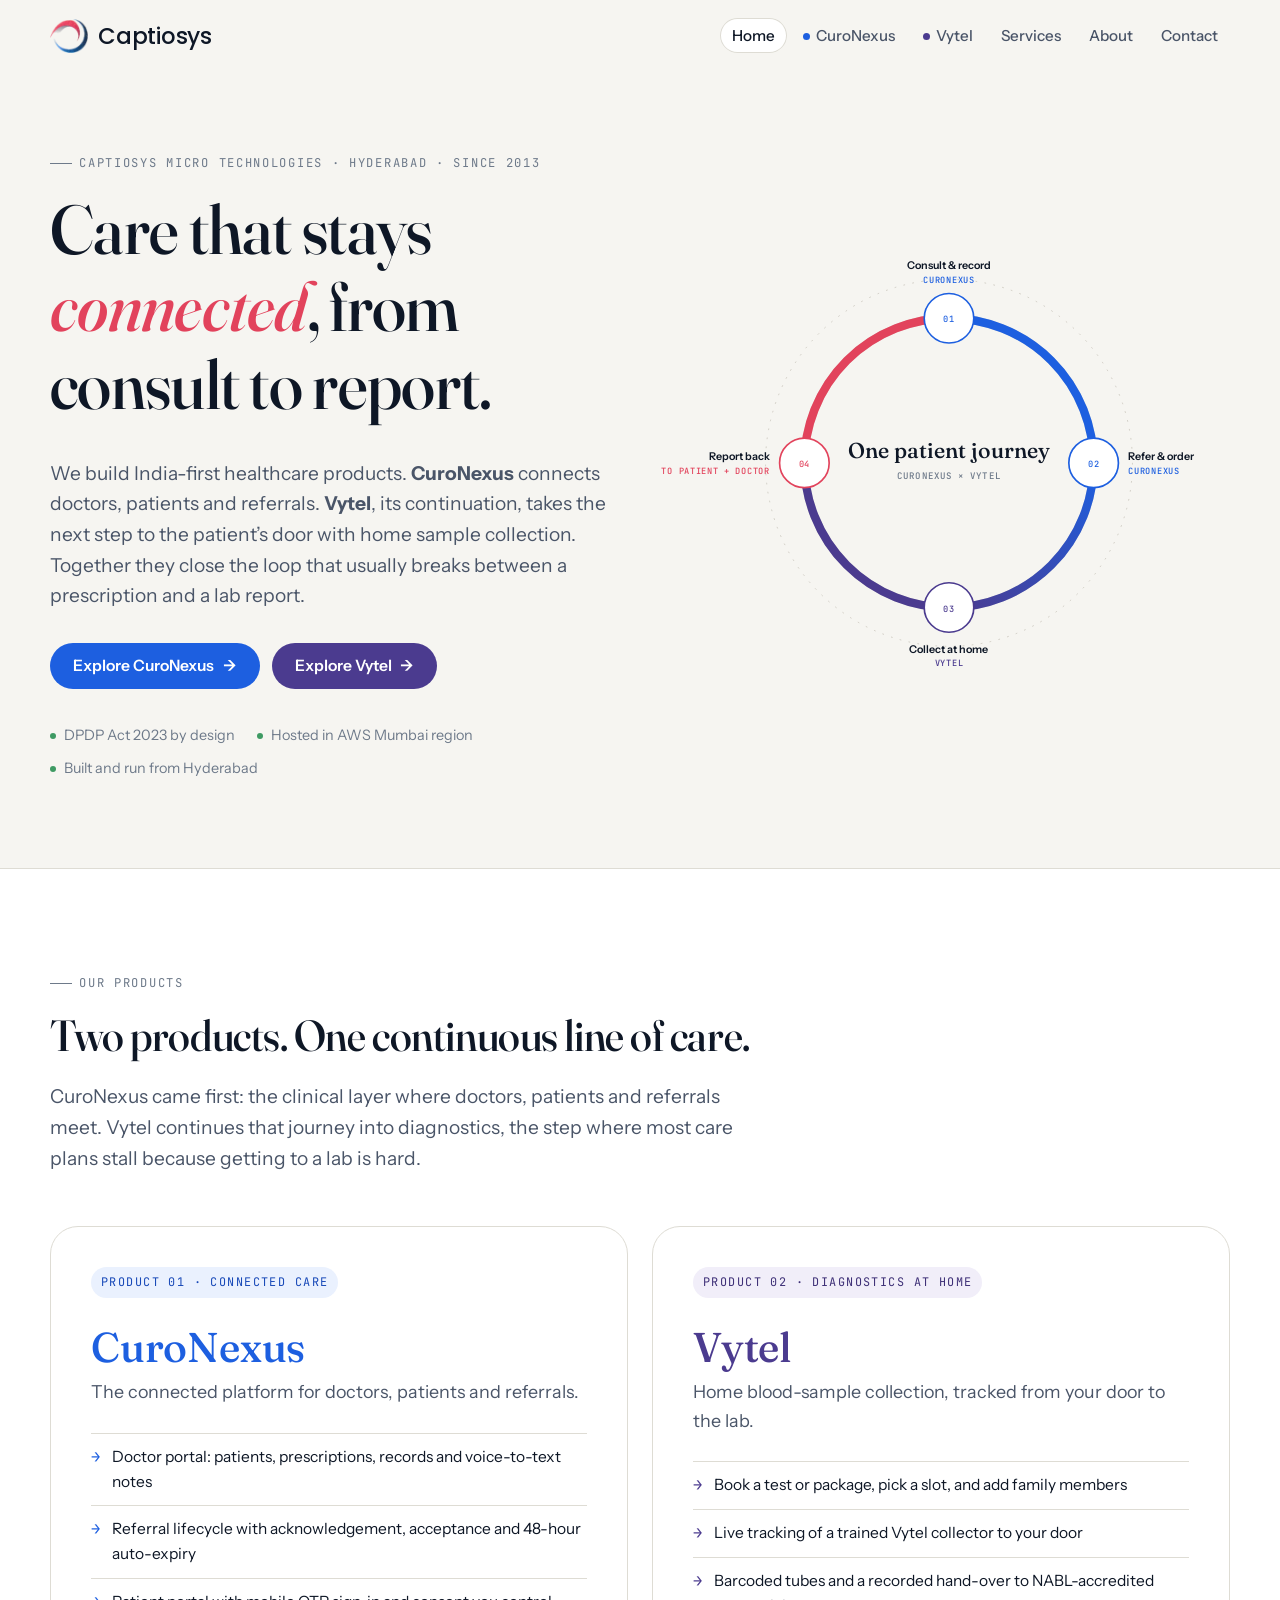
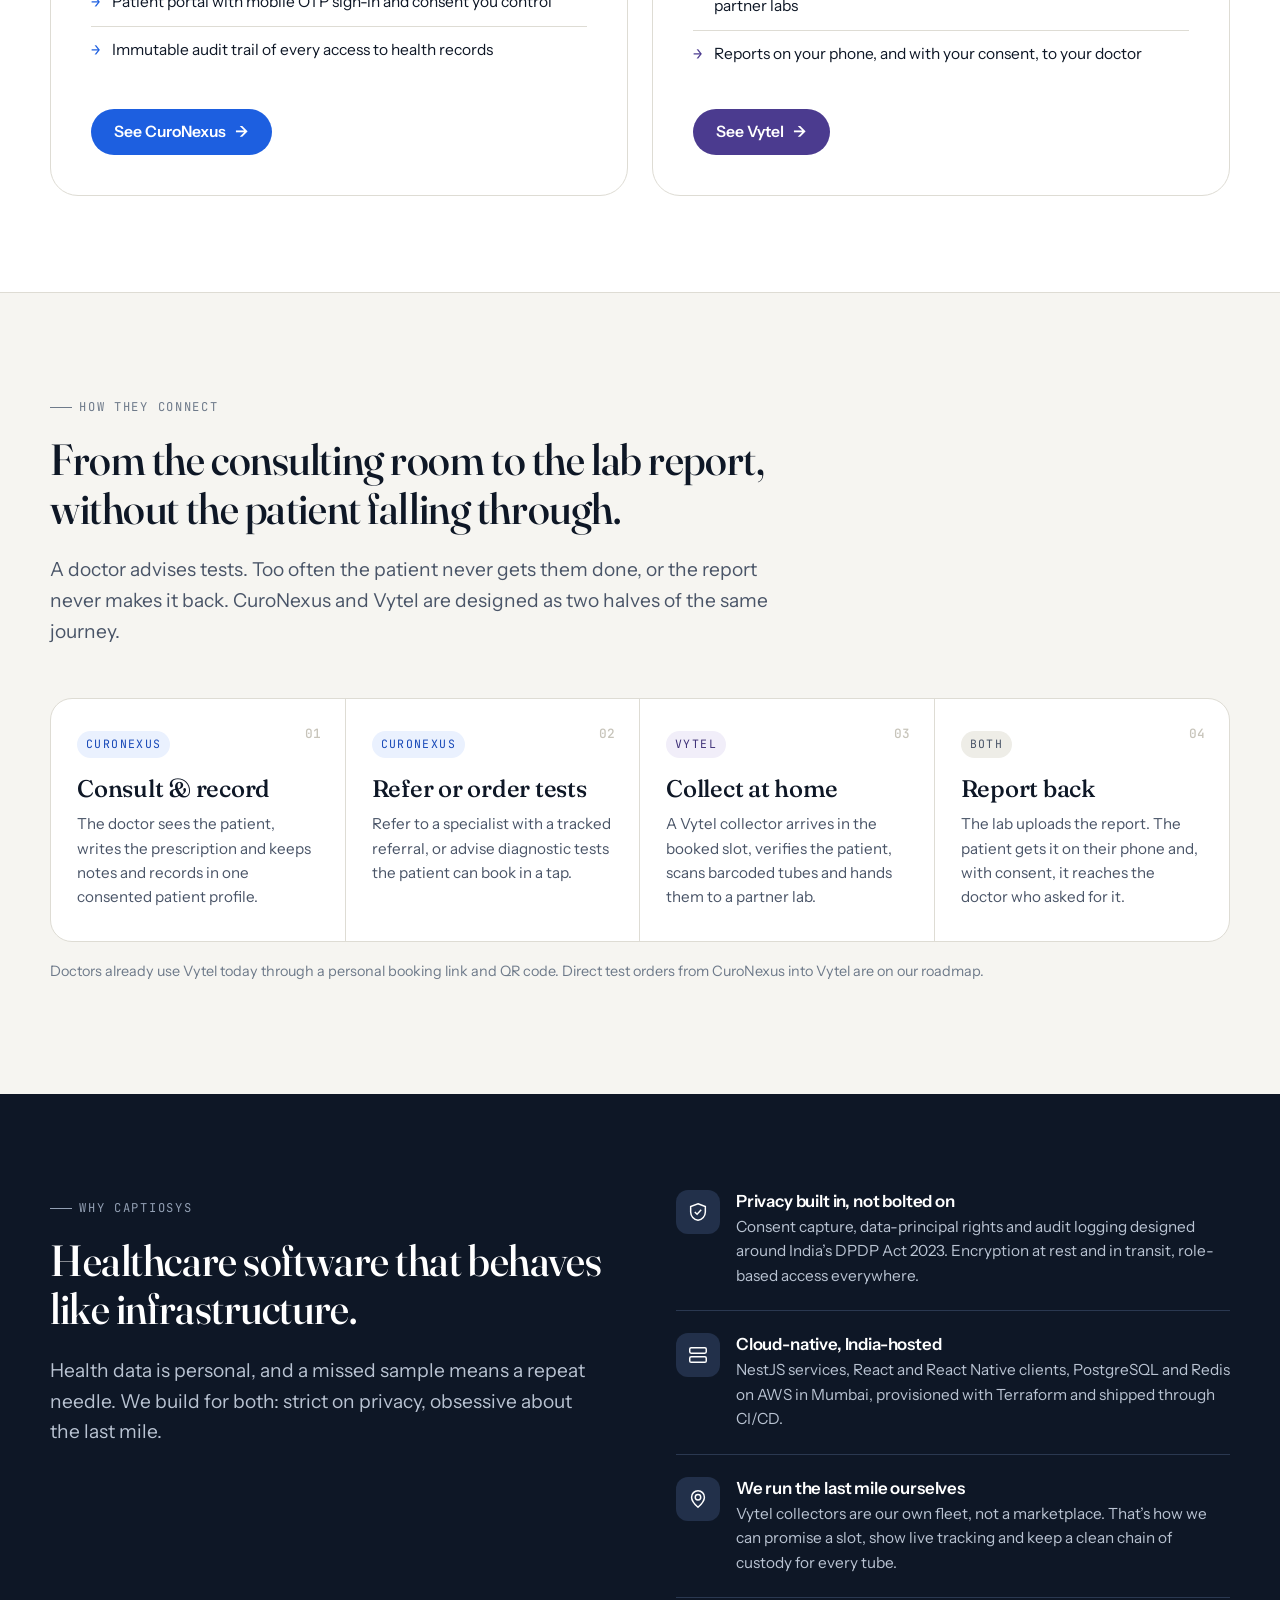
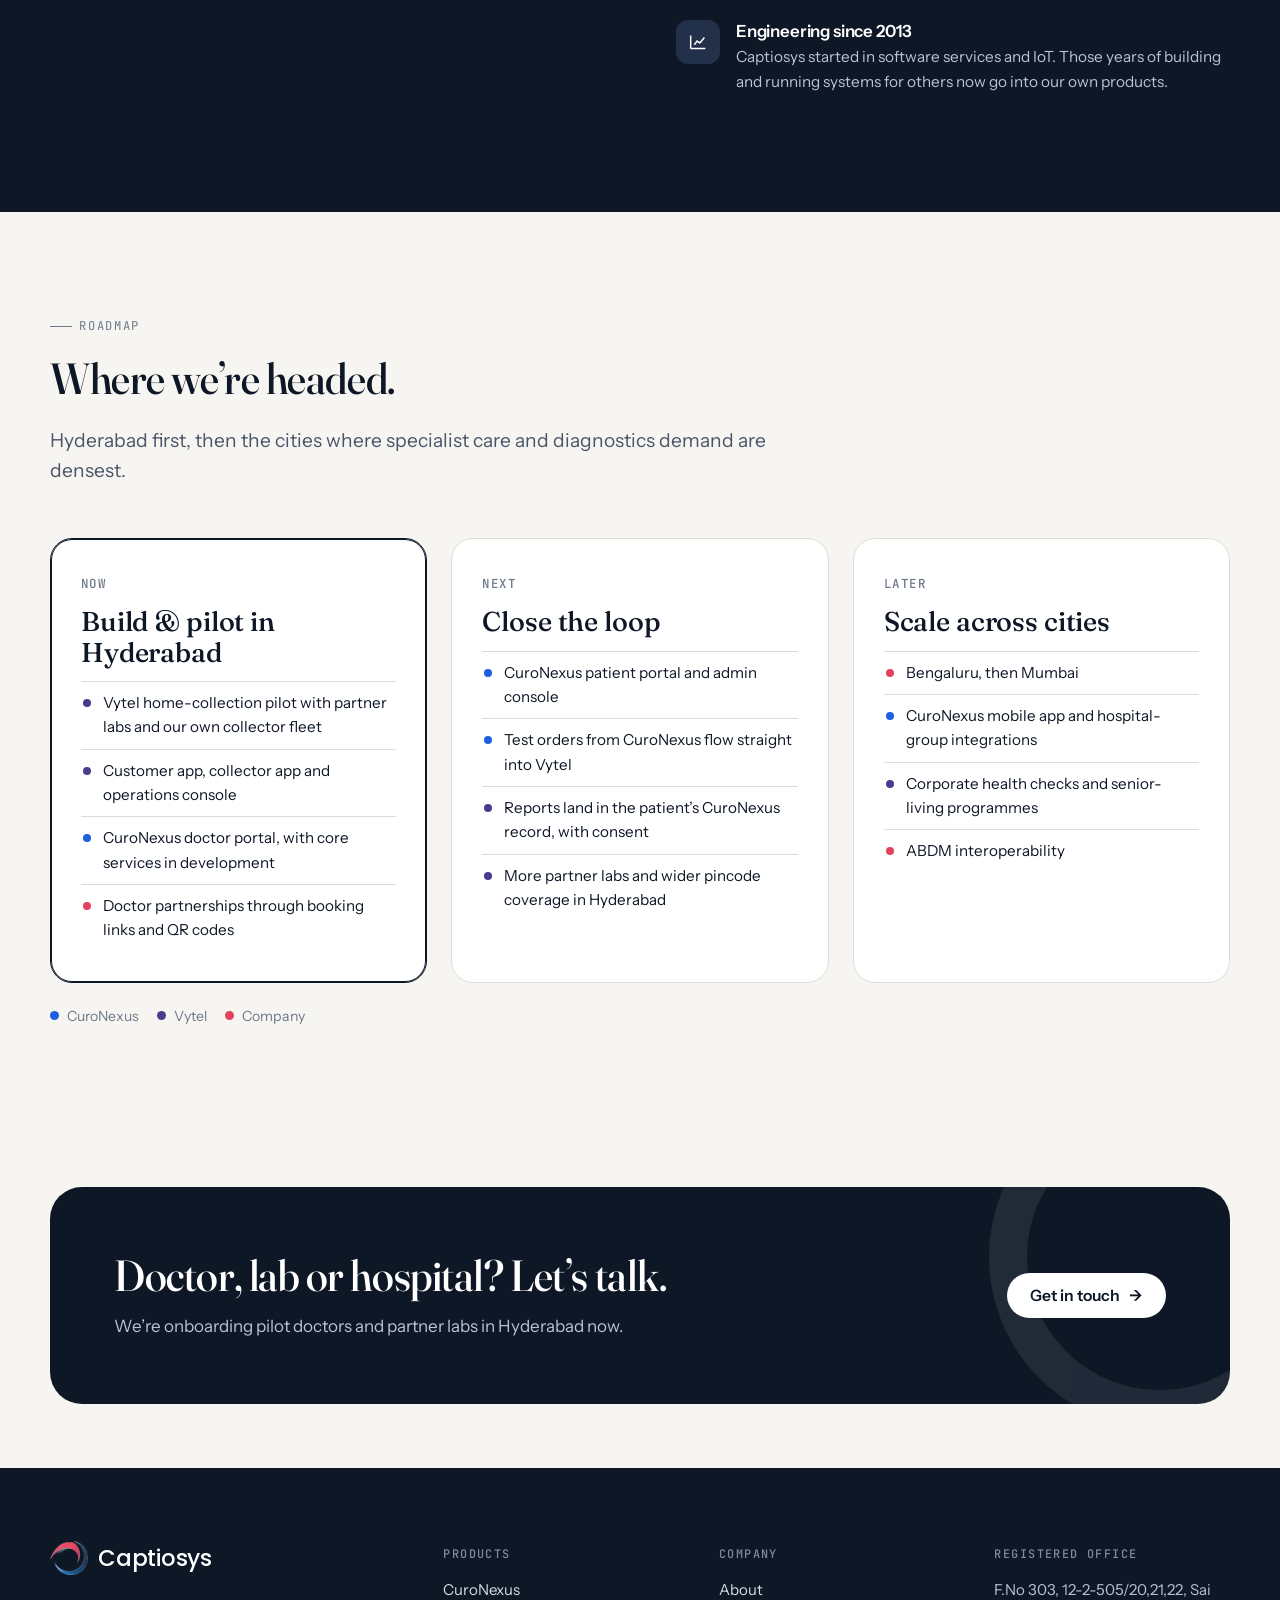
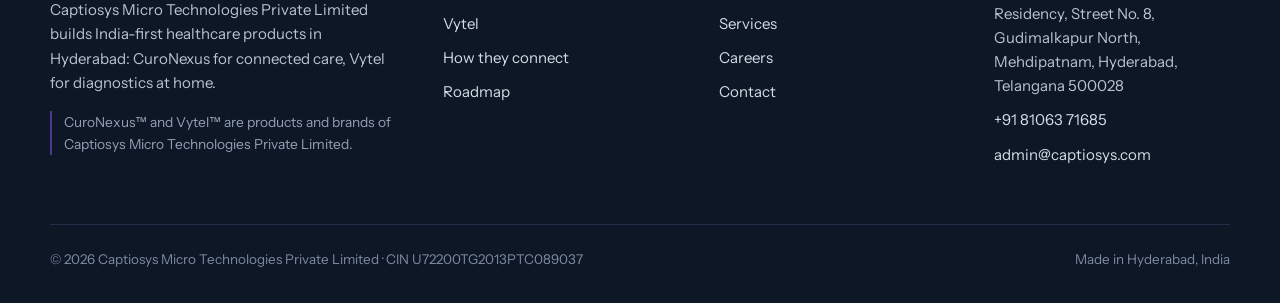
==== index.html @ f4d5cc1f "Captiosys website: CuroNexus + Vytel" ====
<!DOCTYPE html>
<html lang="en-IN">
<head>
<meta charset="UTF-8">
<meta name="viewport" content="width=device-width, initial-scale=1.0">
<title>Captiosys — Connected healthcare, from consult to report</title>
<meta name="description" content="Captiosys Micro Technologies builds India-first healthcare products: CuroNexus connects doctors, patients and referrals; Vytel brings diagnostic sample collection to the patient’s door.">
<meta property="og:title" content="Captiosys — Connected healthcare, from consult to report">
<meta property="og:description" content="Captiosys Micro Technologies builds India-first healthcare products: CuroNexus connects doctors, patients and referrals; Vytel brings diagnostic sample collection to the patient’s door.">
<meta property="og:type" content="website">
<meta name="theme-color" content="#0E1726">
<link rel="icon" type="image/png" sizes="32x32" href="assets/favicon-32.png">
<link rel="icon" type="image/png" sizes="16x16" href="assets/favicon-16.png">
<link rel="apple-touch-icon" href="assets/apple-touch-icon.png">
<link rel="preconnect" href="https://fonts.googleapis.com">
<link rel="preconnect" href="https://fonts.gstatic.com" crossorigin>
<link href="https://fonts.googleapis.com/css2?family=Fraunces:ital,opsz,wght@0,9..144,400;0,9..144,500;1,9..144,400;1,9..144,500&family=Instrument+Sans:wght@400;500;600;700&family=JetBrains+Mono:wght@400;500&family=Poppins:wght@500&display=swap" rel="stylesheet">
<link rel="stylesheet" href="css/style.css">
</head>
<body>
<a class="skip" href="#main">Skip to content</a>
<header class="site-header">
  <div class="wrap nav">
    <a class="logo" href="index.html" aria-label="Captiosys home">
      <img src="assets/captiosys-icon.png" alt="" class="logo-mark" width="38" height="34">Captiosys
    </a>
    <button class="nav-toggle" aria-label="Menu" aria-expanded="false" aria-controls="nav-links"><span></span><span></span><span></span></button>
    <ul class="nav-links" id="nav-links">
      <li><a href="index.html" aria-current="page">Home</a></li>
      <li><a href="curonexus.html"><span class="prod-dot" style="background:var(--cn)"></span>CuroNexus</a></li>
      <li><a href="vytel.html"><span class="prod-dot" style="background:var(--vy)"></span>Vytel</a></li>
      <li><a href="services.html">Services</a></li>
      <li><a href="about.html">About</a></li>
      <li><a href="contact.html">Contact</a></li>
    </ul>
  </div>
</header>
<main id="main">

<section class="hero">
  <div class="wrap hero-grid">
    <div>
      <span class="eyebrow">Captiosys Micro Technologies &middot; Hyderabad &middot; Since 2013</span>
      <h1>Care that stays <em>connected</em>, from consult to report.</h1>
      <p class="lede">We build India-first healthcare products. <strong>CuroNexus</strong> connects doctors, patients and referrals. <strong>Vytel</strong>, its continuation, takes the next step to the patient&rsquo;s door with home sample collection. Together they close the loop that usually breaks between a prescription and a lab report.</p>
      <div class="btn-row">
        <a class="btn btn-cn" href="curonexus.html">Explore CuroNexus <span class="arr">&rarr;</span></a>
        <a class="btn btn-vy" href="vytel.html">Explore Vytel <span class="arr">&rarr;</span></a>
      </div>
      <div class="hero-meta">
        <span>DPDP Act 2023 by design</span>
        <span>Hosted in AWS Mumbai region</span>
        <span>Built and run from Hyderabad</span>
      </div>
    </div>

    <div class="loop reveal" aria-label="The connected care loop: consult and refer on CuroNexus, collect samples at home with Vytel, report back to patient and doctor.">
      <svg viewBox="0 0 680 520" role="img">
        <title>Connected care loop</title>
        <defs>
          <linearGradient id="g-cv" x1="1" y1="0" x2="0" y2="1">
            <stop offset="0" stop-color="#1D5FE0"/><stop offset="1" stop-color="#4B3B8F"/>
          </linearGradient>
        </defs>
        <circle class="spin-slow" cx="340" cy="260" r="222" fill="none" stroke="var(--rule-strong)" stroke-width="1" stroke-dasharray="2 9"/>
        <circle cx="340" cy="260" r="175" fill="none" stroke="var(--rule)" stroke-width="10"/>
        <path d="M340,85 A175,175 0 0,1 515,260" fill="none" stroke="var(--cn)" stroke-width="10" stroke-linecap="round"/>
        <path d="M515,260 A175,175 0 0,1 340,435" fill="none" stroke="url(#g-cv)" stroke-width="10" stroke-linecap="round"/>
        <path d="M340,435 A175,175 0 0,1 165,260" fill="none" stroke="var(--vy)" stroke-width="10" stroke-linecap="round"/>
        <path d="M165,260 A175,175 0 0,1 340,85" fill="none" stroke="var(--cap-red)" stroke-width="10" stroke-linecap="round"/>
        <circle r="7" fill="var(--ink)">
          <animateMotion dur="9s" repeatCount="indefinite" path="M340,85 A175,175 0 1,1 340,435 A175,175 0 1,1 340,85"/>
        </circle>
        <g>
          <circle cx="340" cy="85" r="30" fill="#fff" stroke="var(--cn)" stroke-width="2"/>
          <text x="340" y="90" text-anchor="middle" class="node-sub" fill="var(--cn)">01</text>
          <text x="340" y="26" text-anchor="middle" class="node-label">Consult &amp; record</text>
          <text x="340" y="42" text-anchor="middle" class="node-sub" fill="var(--cn)">CuroNexus</text>
        </g>
        <g>
          <circle cx="515" cy="260" r="30" fill="#fff" stroke="var(--cn)" stroke-width="2"/>
          <text x="515" y="265" text-anchor="middle" class="node-sub" fill="var(--cn)">02</text>
          <text x="557" y="256" class="node-label">Refer &amp; order</text>
          <text x="557" y="273" class="node-sub" fill="var(--cn)">CuroNexus</text>
        </g>
        <g>
          <circle cx="340" cy="435" r="30" fill="#fff" stroke="var(--vy)" stroke-width="2"/>
          <text x="340" y="440" text-anchor="middle" class="node-sub" fill="var(--vy)">03</text>
          <text x="340" y="490" text-anchor="middle" class="node-label">Collect at home</text>
          <text x="340" y="506" text-anchor="middle" class="node-sub" fill="var(--vy)">Vytel</text>
        </g>
        <g>
          <circle cx="165" cy="260" r="30" fill="#fff" stroke="var(--cap-red)" stroke-width="2"/>
          <text x="165" y="265" text-anchor="middle" class="node-sub" fill="var(--cap-red)">04</text>
          <text x="123" y="256" text-anchor="end" class="node-label">Report back</text>
          <text x="123" y="273" text-anchor="end" class="node-sub" fill="var(--cap-red)">To patient + doctor</text>
        </g>
        <text x="340" y="254" text-anchor="middle" class="center-title">One patient journey</text>
        <text x="340" y="280" text-anchor="middle" class="center-sub">CuroNexus &times; Vytel</text>
      </svg>
    </div>
  </div>
</section>

<section class="band-surface" id="products">
  <div class="wrap">
    <div class="section-head reveal">
      <span class="eyebrow">Our products</span>
      <h2>Two products. One continuous line of care.</h2>
      <p class="lede">CuroNexus came first: the clinical layer where doctors, patients and referrals meet. Vytel continues that journey into diagnostics, the step where most care plans stall because getting to a lab is hard.</p>
    </div>

    <div class="grid-2">
      <article class="product-card cn reveal">
        <span class="tag">Product 01 &middot; Connected care</span>
        <h3 class="wordmark-cn">CuroNexus</h3>
        <p class="strap">The connected platform for doctors, patients and referrals.</p>
        <ul>
          <li>Doctor portal: patients, prescriptions, records and voice-to-text notes</li>
          <li>Referral lifecycle with acknowledgement, acceptance and 48-hour auto-expiry</li>
          <li>Patient portal with mobile OTP sign-in and consent you control</li>
          <li>Immutable audit trail of every access to health records</li>
        </ul>
        <a class="btn btn-cn" href="curonexus.html">See CuroNexus <span class="arr">&rarr;</span></a>
      </article>

      <article class="product-card vy reveal">
        <span class="tag">Product 02 &middot; Diagnostics at home</span>
        <h3 class="wordmark-vy">Vytel</h3>
        <p class="strap">Home blood-sample collection, tracked from your door to the lab.</p>
        <ul>
          <li>Book a test or package, pick a slot, and add family members</li>
          <li>Live tracking of a trained Vytel collector to your door</li>
          <li>Barcoded tubes and a recorded hand-over to NABL-accredited partner labs</li>
          <li>Reports on your phone, and with your consent, to your doctor</li>
        </ul>
        <a class="btn btn-vy" href="vytel.html">See Vytel <span class="arr">&rarr;</span></a>
      </article>
    </div>
  </div>
</section>

<section id="journey">
  <div class="wrap">
    <div class="section-head reveal">
      <span class="eyebrow">How they connect</span>
      <h2>From the consulting room to the lab report, without the patient falling through.</h2>
      <p class="lede">A doctor advises tests. Too often the patient never gets them done, or the report never makes it back. CuroNexus and Vytel are designed as two halves of the same journey.</p>
    </div>

    <div class="journey reveal">
      <div class="step">
        <span class="idx">01</span>
        <span class="who cn">CuroNexus</span>
        <h4>Consult &amp; record</h4>
        <p>The doctor sees the patient, writes the prescription and keeps notes and records in one consented patient profile.</p>
      </div>
      <div class="step">
        <span class="idx">02</span>
        <span class="who cn">CuroNexus</span>
        <h4>Refer or order tests</h4>
        <p>Refer to a specialist with a tracked referral, or advise diagnostic tests the patient can book in a tap.</p>
      </div>
      <div class="step">
        <span class="idx">03</span>
        <span class="who vy">Vytel</span>
        <h4>Collect at home</h4>
        <p>A Vytel collector arrives in the booked slot, verifies the patient, scans barcoded tubes and hands them to a partner lab.</p>
      </div>
      <div class="step">
        <span class="idx">04</span>
        <span class="who both">Both</span>
        <h4>Report back</h4>
        <p>The lab uploads the report. The patient gets it on their phone and, with consent, it reaches the doctor who asked for it.</p>
      </div>
    </div>
    <p class="muted" style="margin-top:18px;font-size:.9rem">Doctors already use Vytel today through a personal booking link and QR code. Direct test orders from CuroNexus into Vytel are on our roadmap.</p>
  </div>
</section>

<section class="band-ink">
  <div class="wrap split">
    <div class="sticky-col reveal">
      <span class="eyebrow">Why Captiosys</span>
      <h2>Healthcare software that behaves like infrastructure.</h2>
      <p class="lede">Health data is personal, and a missed sample means a repeat needle. We build for both: strict on privacy, obsessive about the last mile.</p>
    </div>
    <div class="reveal">
      <div class="feature">
        <div class="ico"><svg viewBox="0 0 24 24" fill="none" stroke="#fff" stroke-width="1.6"><path d="M12 3l8 3v6c0 4.5-3.4 8.3-8 9-4.6-.7-8-4.5-8-9V6l8-3z"/><path d="M8.5 12l2.5 2.5 4.5-5"/></svg></div>
        <div><h4>Privacy built in, not bolted on</h4><p>Consent capture, data-principal rights and audit logging designed around India&rsquo;s DPDP Act 2023. Encryption at rest and in transit, role-based access everywhere.</p></div>
      </div>
      <div class="feature">
        <div class="ico"><svg viewBox="0 0 24 24" fill="none" stroke="#fff" stroke-width="1.6"><rect x="3" y="4" width="18" height="6" rx="1.5"/><rect x="3" y="14" width="18" height="6" rx="1.5"/><path d="M7 7h.01M7 17h.01"/></svg></div>
        <div><h4>Cloud-native, India-hosted</h4><p>NestJS services, React and React Native clients, PostgreSQL and Redis on AWS in Mumbai, provisioned with Terraform and shipped through CI/CD.</p></div>
      </div>
      <div class="feature">
        <div class="ico"><svg viewBox="0 0 24 24" fill="none" stroke="#fff" stroke-width="1.6"><circle cx="12" cy="10" r="3"/><path d="M12 21s-7-6.2-7-11a7 7 0 0114 0c0 4.8-7 11-7 11z"/></svg></div>
        <div><h4>We run the last mile ourselves</h4><p>Vytel collectors are our own fleet, not a marketplace. That&rsquo;s how we can promise a slot, show live tracking and keep a clean chain of custody for every tube.</p></div>
      </div>
      <div class="feature">
        <div class="ico"><svg viewBox="0 0 24 24" fill="none" stroke="#fff" stroke-width="1.6"><path d="M4 19V5M4 19h16M8 15l3-4 3 2 5-6"/></svg></div>
        <div><h4>Engineering since 2013</h4><p>Captiosys started in software services and IoT. Those years of building and running systems for others now go into our own products.</p></div>
      </div>
    </div>
  </div>
</section>

<section id="roadmap">
  <div class="wrap">
    <div class="section-head reveal">
      <span class="eyebrow">Roadmap</span>
      <h2>Where we&rsquo;re headed.</h2>
      <p class="lede">Hyderabad first, then the cities where specialist care and diagnostics demand are densest.</p>
    </div>
    <div class="roadmap reveal">
      <div class="phase now">
        <span class="when">Now</span>
        <h3>Build &amp; pilot in Hyderabad</h3>
        <ul>
          <li class="vy">Vytel home-collection pilot with partner labs and our own collector fleet</li>
          <li class="vy">Customer app, collector app and operations console</li>
          <li class="cn">CuroNexus doctor portal, with core services in development</li>
          <li class="co">Doctor partnerships through booking links and QR codes</li>
        </ul>
      </div>
      <div class="phase">
        <span class="when">Next</span>
        <h3>Close the loop</h3>
        <ul>
          <li class="cn">CuroNexus patient portal and admin console</li>
          <li class="cn">Test orders from CuroNexus flow straight into Vytel</li>
          <li class="vy">Reports land in the patient&rsquo;s CuroNexus record, with consent</li>
          <li class="vy">More partner labs and wider pincode coverage in Hyderabad</li>
        </ul>
      </div>
      <div class="phase">
        <span class="when">Later</span>
        <h3>Scale across cities</h3>
        <ul>
          <li class="co">Bengaluru, then Mumbai</li>
          <li class="cn">CuroNexus mobile app and hospital-group integrations</li>
          <li class="vy">Corporate health checks and senior-living programmes</li>
          <li class="co">ABDM interoperability</li>
        </ul>
      </div>
    </div>
    <div class="legend"><span><i style="background:var(--cn)"></i>CuroNexus</span><span><i style="background:var(--vy)"></i>Vytel</span><span><i style="background:var(--cap-red)"></i>Company</span></div>
  </div>
</section>

<section class="section-tight">
  <div class="wrap">
    <div class="cta reveal">
      <svg class="ring-deco" viewBox="0 0 100 100" aria-hidden="true"><circle cx="50" cy="50" r="40" fill="none" stroke="#fff" stroke-width="10"/></svg>
      <div>
        <h2>Doctor, lab or hospital? Let&rsquo;s talk.</h2>
        <p>We&rsquo;re onboarding pilot doctors and partner labs in Hyderabad now.</p>
      </div>
      <div class="btn-row">
        <a class="btn btn-light" href="contact.html">Get in touch <span class="arr">&rarr;</span></a>
      </div>
    </div>
  </div>
</section>
</main>
<footer class="site-footer">
  <div class="wrap">
    <div class="footer-grid">
      <div class="footer-brand">
        <a class="logo" href="index.html"><img src="assets/captiosys-icon.png" alt="" class="logo-mark" width="38" height="34">Captiosys</a>
        <p>Captiosys Micro Technologies Private Limited builds India-first healthcare products in Hyderabad: CuroNexus for connected care, Vytel for diagnostics at home.</p>
        <p class="brand-note">CuroNexus&trade; and Vytel&trade; are products and brands of Captiosys Micro Technologies Private Limited.</p>
      </div>
      <div>
        <h5>Products</h5>
        <ul>
          <li><a href="curonexus.html">CuroNexus</a></li>
          <li><a href="vytel.html">Vytel</a></li>
          <li><a href="index.html#journey">How they connect</a></li>
          <li><a href="index.html#roadmap">Roadmap</a></li>
        </ul>
      </div>
      <div>
        <h5>Company</h5>
        <ul>
          <li><a href="about.html">About</a></li>
          <li><a href="services.html">Services</a></li>
          <li><a href="contact.html?topic=careers">Careers</a></li>
          <li><a href="contact.html">Contact</a></li>
        </ul>
      </div>
      <div>
        <h5>Registered office</h5>
        <ul>
          <li>F.No 303, 12-2-505/20,21,22, Sai Residency, Street No. 8, Gudimalkapur North, Mehdipatnam, Hyderabad, Telangana 500028</li>
          <li><a href="tel:+918106371685">+91 81063 71685</a></li>
          <li><a href="mailto:admin@captiosys.com">admin@captiosys.com</a></li>
        </ul>
      </div>
    </div>
    <div class="footer-bottom">
      <span>&copy; <span id="year">2026</span> Captiosys Micro Technologies Private Limited &middot; CIN U72200TG2013PTC089037</span>
      <span>Made in Hyderabad, India</span>
    </div>
  </div>
</footer>
<script src="js/main.js"></script>
</body>
</html>
---- css/style.css ----
/* ==========================================================================
   Captiosys Micro Technologies — site stylesheet
   Company palette is drawn from the logo (ring red + ring blue) on deep ink.
   Product accents: CuroNexus blue (#1D5FE0), Vytel EDTA violet (#4B3B8F).
   ========================================================================== */

:root {
  --ink: #0E1726;
  --ink-2: #1B2638;
  --ink-soft: #4A5568;
  --ink-faint: #6E7A8A;
  --paper: #F6F5F1;
  --paper-2: #EEEDE7;
  --surface: #FFFFFF;
  --rule: #DEDCD4;
  --rule-strong: #C7C4BA;

  /* Logo colours */
  --cap-red: #E2435C;
  --cap-blue: #1F4E8C;

  /* Products */
  --cn: #1D5FE0;
  --cn-50: #EAF1FE;
  --cn-700: #1849B8;
  --vy: #4B3B8F;
  --vy-50: #F1EEF9;
  --vy-700: #3E3077;

  /* Vacutainer cap colours (Vytel status) */
  --tube-lavender: #8C78D0;
  --tube-gold: #D9A21B;
  --tube-red: #C8352B;
  --tube-blue: #5AA9D6;
  --tube-green: #3E9A63;
  --tube-grey: #9AA3A8;

  --f-display: "Fraunces", Georgia, serif;
  --f-body: "Instrument Sans", system-ui, -apple-system, "Segoe UI", sans-serif;
  --f-mono: "JetBrains Mono", ui-monospace, monospace;
  --f-logo: "Poppins", var(--f-body);

  --r-sm: 8px;
  --r: 14px;
  --r-lg: 22px;
  --wrap: 1180px;
  --shadow: 0 1px 2px rgba(14, 23, 38, .05), 0 8px 28px rgba(14, 23, 38, .07);
}

*, *::before, *::after { box-sizing: border-box; }
html { scroll-behavior: smooth; }
body {
  margin: 0;
  font-family: var(--f-body);
  font-size: 17px;
  line-height: 1.6;
  color: var(--ink);
  background: var(--paper);
  -webkit-font-smoothing: antialiased;
}
img, svg { display: block; max-width: 100%; }
a { color: inherit; }
p { margin: 0 0 1em; }
h1, h2, h3, h4 { font-family: var(--f-display); font-weight: 500; line-height: 1.12; margin: 0 0 .5em; letter-spacing: -.01em; }
h1 { font-size: clamp(2.5rem, 5.4vw, 4.4rem); font-variation-settings: "opsz" 144; }
h2 { font-size: clamp(1.9rem, 3.4vw, 2.8rem); font-variation-settings: "opsz" 96; }
h3 { font-size: 1.35rem; font-family: var(--f-body); font-weight: 600; letter-spacing: -.005em; }
h4 { font-size: 1.05rem; font-family: var(--f-body); font-weight: 600; }
em { font-style: italic; }
.wrap { width: min(var(--wrap), 100% - 40px); margin-inline: auto; }
.skip { position: absolute; left: -999px; }
.skip:focus { left: 12px; top: 12px; background: var(--ink); color: #fff; padding: 8px 12px; z-index: 100; border-radius: 6px; }
:focus-visible { outline: 2px solid var(--cn); outline-offset: 3px; border-radius: 4px; }

.eyebrow {
  font-family: var(--f-mono);
  font-size: .76rem;
  letter-spacing: .14em;
  text-transform: uppercase;
  color: var(--ink-faint);
  display: inline-flex; align-items: center; gap: .6em;
  margin-bottom: 1.1rem;
}
.eyebrow::before { content: ""; width: 22px; height: 1px; background: currentColor; }
.lede { font-size: 1.2rem; color: var(--ink-soft); max-width: 40em; }
.muted { color: var(--ink-faint); }
.mono { font-family: var(--f-mono); font-size: .85em; }

/* ---------- Header ---------- */
.site-header {
  position: sticky; top: 0; z-index: 50;
  background: rgba(246, 245, 241, .86);
  backdrop-filter: saturate(1.4) blur(12px);
  -webkit-backdrop-filter: saturate(1.4) blur(12px);
  border-bottom: 1px solid transparent;
  transition: border-color .2s;
}
.site-header.scrolled { border-bottom-color: var(--rule); }
.nav { display: flex; align-items: center; justify-content: space-between; height: 72px; gap: 24px; }
.logo { display: inline-flex; align-items: center; gap: 10px; text-decoration: none; font-family: var(--f-logo); font-weight: 500; font-size: 1.42rem; letter-spacing: -.01em; color: var(--ink); }
.logo-mark { width: 38px; height: auto; }
.nav-links { display: flex; align-items: center; gap: 4px; list-style: none; margin: 0; padding: 0; }
.nav-links a { text-decoration: none; font-size: .95rem; font-weight: 500; color: var(--ink-soft); padding: 8px 12px; border-radius: 999px; transition: background .15s, color .15s; }
.nav-links a:hover { color: var(--ink); background: var(--paper-2); }
.nav-links a[aria-current="page"] { color: var(--ink); background: var(--surface); box-shadow: inset 0 0 0 1px var(--rule); }
.nav-links .prod-dot { display: inline-block; width: 7px; height: 7px; border-radius: 50%; margin-right: 6px; vertical-align: 1px; }
.nav-toggle { display: none; background: none; border: 1px solid var(--rule-strong); border-radius: 10px; width: 42px; height: 42px; cursor: pointer; }
.nav-toggle span { display: block; width: 18px; height: 2px; background: var(--ink); margin: 4px auto; transition: transform .2s, opacity .2s; }

/* ---------- Buttons ---------- */
.btn {
  display: inline-flex; align-items: center; gap: .55em;
  font: 600 .98rem/1 var(--f-body);
  padding: 14px 22px; border-radius: 999px;
  text-decoration: none; border: 1px solid transparent; cursor: pointer;
  transition: transform .15s, background .15s, box-shadow .15s, color .15s;
}
.btn:hover { transform: translateY(-1px); }
.btn-ink { background: var(--ink); color: #fff; }
.btn-ink:hover { background: var(--ink-2); box-shadow: 0 8px 20px rgba(14, 23, 38, .18); }
.btn-line { border-color: var(--rule-strong); color: var(--ink); background: transparent; }
.btn-line:hover { background: var(--surface); }
.btn-cn { background: var(--cn); color: #fff; }
.btn-cn:hover { background: var(--cn-700); }
.btn-vy { background: var(--vy); color: #fff; }
.btn-vy:hover { background: var(--vy-700); }
.btn-light { background: #fff; color: var(--ink); }
.btn .arr { transition: transform .15s; }
.btn:hover .arr { transform: translateX(3px); }
.btn-row { display: flex; flex-wrap: wrap; gap: 12px; }

/* ---------- Sections ---------- */
section { padding: 96px 0; }
.section-tight { padding: 64px 0; }
.section-head { max-width: 720px; margin-bottom: 52px; }
.band-ink { background: var(--ink); color: #E8ECF2; }
.band-ink h2, .band-ink h3, .band-ink h4 { color: #fff; }
.band-ink .eyebrow, .band-ink .muted { color: #93A0B4; }
.band-ink .lede { color: #B9C3D2; }
.band-surface { background: var(--surface); border-block: 1px solid var(--rule); }

/* ---------- Hero ---------- */
.hero { padding: 72px 0 88px; position: relative; overflow: hidden; }
.hero-grid { display: grid; grid-template-columns: 1fr 1fr; gap: 56px; align-items: center; }
.hero h1 em { color: var(--cap-red); font-style: italic; }
.hero .lede { margin: 1.4rem 0 2rem; }
.hero-meta { display: flex; flex-wrap: wrap; gap: 10px 22px; margin-top: 2.2rem; font-size: .9rem; color: var(--ink-faint); }
.hero-meta span { display: inline-flex; align-items: center; gap: 8px; }
.hero-meta span::before { content: ""; width: 6px; height: 6px; border-radius: 50%; background: var(--tube-green); }

/* Care loop diagram */
.loop { position: relative; aspect-ratio: 680 / 520; width: 100%; max-width: 620px; margin-inline: auto; }
.loop svg { width: 100%; height: 100%; overflow: visible; }
.loop .node-label { font: 600 13px var(--f-body); fill: var(--ink); }
.loop .node-sub { font: 500 10.5px var(--f-mono); letter-spacing: .08em; text-transform: uppercase; }
.loop .center-title { font: 500 26px var(--f-display); fill: var(--ink); }
.loop .center-sub { font: 500 11px var(--f-mono); letter-spacing: .12em; text-transform: uppercase; fill: var(--ink-faint); }
.loop .runner { offset-rotate: 0deg; }
@media (prefers-reduced-motion: no-preference) {
  .loop .spin-slow { transform-origin: 340px 260px; animation: spin 60s linear infinite; }
}
@keyframes spin { to { transform: rotate(360deg); } }

/* ---------- Cards / grids ---------- */
.grid-2 { display: grid; grid-template-columns: repeat(2, 1fr); gap: 24px; }
.grid-3 { display: grid; grid-template-columns: repeat(3, 1fr); gap: 24px; }
.grid-4 { display: grid; grid-template-columns: repeat(4, 1fr); gap: 20px; }
.card {
  background: var(--surface); border: 1px solid var(--rule); border-radius: var(--r-lg);
  padding: 30px; position: relative;
}
.card p:last-child { margin-bottom: 0; }
.card .num { font-family: var(--f-mono); font-size: .78rem; color: var(--ink-faint); letter-spacing: .1em; display: block; margin-bottom: 18px; }
.band-ink .card { background: var(--ink-2); border-color: #2A3850; }
.band-ink .card p { color: #B9C3D2; }

/* Product cards (home) */
.product-card {
  border-radius: 28px; padding: 40px; position: relative; overflow: hidden;
  display: flex; flex-direction: column; min-height: 520px;
  border: 1px solid var(--rule); background: var(--surface);
  transition: transform .25s, box-shadow .25s;
}
.product-card:hover { transform: translateY(-3px); box-shadow: var(--shadow); }
.product-card .tag { font-family: var(--f-mono); font-size: .74rem; letter-spacing: .12em; text-transform: uppercase; padding: 6px 10px; border-radius: 999px; align-self: flex-start; margin-bottom: 26px; }
.product-card h3 { font-family: var(--f-display); font-weight: 500; font-size: 2.6rem; margin-bottom: .2em; }
.product-card .strap { font-size: 1.12rem; color: var(--ink-soft); margin-bottom: 1.6rem; }
.product-card ul { list-style: none; margin: 0 0 2rem; padding: 0; }
.product-card li { padding: 11px 0; border-top: 1px solid var(--rule); font-size: .97rem; display: flex; gap: 12px; }
.product-card li::before { content: "→"; font-family: var(--f-mono); }
.product-card .btn { margin-top: auto; align-self: flex-start; }
.product-card.cn .tag { background: var(--cn-50); color: var(--cn-700); }
.product-card.cn li::before { color: var(--cn); }
.product-card.vy .tag { background: var(--vy-50); color: var(--vy-700); }
.product-card.vy li::before { color: var(--vy); }
.product-card .wordmark-cn { color: var(--cn); }
.product-card .wordmark-vy { color: var(--vy); }

/* Status badges */
.status { display: inline-flex; align-items: center; gap: 8px; font: 500 .8rem var(--f-mono); letter-spacing: .04em; padding: 6px 12px; border-radius: 999px; background: var(--paper-2); color: var(--ink-soft); }
.status::before { content: ""; width: 7px; height: 7px; border-radius: 50%; background: var(--tube-gold); }
.status.live::before { background: var(--tube-green); box-shadow: 0 0 0 3px rgba(62, 154, 99, .18); }
.status.build::before { background: var(--cn); }

/* Journey steps */
.journey { display: grid; grid-template-columns: repeat(4, 1fr); gap: 0; border: 1px solid var(--rule); border-radius: var(--r-lg); overflow: hidden; background: var(--surface); }
.journey .step { padding: 30px 26px 32px; border-right: 1px solid var(--rule); position: relative; }
.journey .step:last-child { border-right: none; }
.journey .step .who { font-family: var(--f-mono); font-size: .72rem; letter-spacing: .12em; text-transform: uppercase; padding: 4px 9px; border-radius: 999px; display: inline-block; margin-bottom: 18px; }
.journey .step .who.cn { background: var(--cn-50); color: var(--cn-700); }
.journey .step .who.vy { background: var(--vy-50); color: var(--vy-700); }
.journey .step .who.both { background: var(--paper-2); color: var(--ink-soft); }
.journey .step h4 { font-family: var(--f-display); font-weight: 500; font-size: 1.5rem; margin-bottom: .4em; }
.journey .step p { color: var(--ink-soft); font-size: .95rem; margin: 0; }
.journey .step .idx { position: absolute; top: 26px; right: 24px; font: 500 .8rem var(--f-mono); color: var(--rule-strong); }

/* Feature list */
.feature { display: grid; grid-template-columns: 44px 1fr; gap: 16px; padding: 22px 0; border-top: 1px solid var(--rule); }
.feature:first-child { border-top: none; padding-top: 0; }
.feature .ico { width: 44px; height: 44px; border-radius: 12px; display: grid; place-items: center; background: var(--paper-2); }
.feature .ico svg { width: 22px; height: 22px; }
.feature h4 { margin: 2px 0 4px; }
.feature p { margin: 0; color: var(--ink-soft); font-size: .96rem; }
.band-ink .feature { border-color: #2A3850; }
.band-ink .feature .ico { background: #22304A; }
.band-ink .feature p { color: #B9C3D2; }

/* Split layout */
.split { display: grid; grid-template-columns: 1fr 1fr; gap: 72px; align-items: start; }
.split.center { align-items: center; }
.sticky-col { position: sticky; top: 110px; }

/* Tables */
.table-wrap { overflow-x: auto; border: 1px solid var(--rule); border-radius: var(--r); background: var(--surface); }
table { width: 100%; border-collapse: collapse; font-size: .95rem; }
th, td { text-align: left; padding: 14px 18px; border-bottom: 1px solid var(--rule); vertical-align: top; }
th { font: 500 .74rem var(--f-mono); letter-spacing: .1em; text-transform: uppercase; color: var(--ink-faint); background: var(--paper); }
tr:last-child td { border-bottom: none; }
td code, .chip-code { font-family: var(--f-mono); font-size: .85em; background: var(--paper-2); padding: 2px 6px; border-radius: 5px; }

/* Chips */
.chips { display: flex; flex-wrap: wrap; gap: 10px; }
.chip { font-size: .88rem; font-weight: 500; padding: 8px 14px; border-radius: 999px; border: 1px solid var(--rule-strong); background: var(--surface); }
.band-ink .chip { background: transparent; border-color: #34445F; color: #D5DCE6; }

/* Roadmap */
.roadmap { display: grid; grid-template-columns: repeat(3, 1fr); gap: 24px; position: relative; }
.roadmap .phase { padding: 30px; border-radius: var(--r-lg); border: 1px solid var(--rule); background: var(--surface); }
.roadmap .phase .when { font: 500 .78rem var(--f-mono); letter-spacing: .12em; text-transform: uppercase; color: var(--ink-faint); }
.roadmap .phase h3 { font-family: var(--f-display); font-weight: 500; font-size: 1.7rem; margin: 10px 0 14px; }
.roadmap .phase ul { margin: 0; padding: 0; list-style: none; }
.roadmap .phase li { padding: 9px 0 9px 22px; border-top: 1px solid var(--rule); font-size: .95rem; position: relative; }
.roadmap .phase li::before { content: ""; position: absolute; left: 2px; top: 17px; width: 8px; height: 8px; border-radius: 50%; }
.roadmap .phase li.cn::before { background: var(--cn); }
.roadmap .phase li.vy::before { background: var(--vy); }
.roadmap .phase li.co::before { background: var(--cap-red); }
.roadmap .phase.now { border-color: var(--ink); box-shadow: inset 0 0 0 1px var(--ink); }
.legend { display: flex; flex-wrap: wrap; gap: 18px; margin-top: 22px; font-size: .88rem; color: var(--ink-faint); }
.legend span { display: inline-flex; align-items: center; gap: 8px; }
.legend i { width: 9px; height: 9px; border-radius: 50%; display: inline-block; }

/* Vytel tube tracker */
.tubes { display: grid; grid-template-columns: repeat(6, 1fr); gap: 12px; }
.tube-step { text-align: center; padding: 24px 10px 20px; border-radius: var(--r); background: var(--surface); border: 1px solid var(--rule); }
.tube-step svg { width: 26px; height: 64px; margin: 0 auto 14px; }
.tube-step b { display: block; font-size: .95rem; margin-bottom: 4px; }
.tube-step span { font-size: .82rem; color: var(--ink-faint); line-height: 1.4; display: block; }
.band-ink .tube-step { background: var(--ink-2); border-color: #2A3850; }
.band-ink .tube-step span { color: #93A0B4; }

/* Phone mock (Vytel) */
.phone {
  width: 290px; margin-inline: auto; border-radius: 42px; padding: 12px; background: #11151C;
  box-shadow: 0 30px 60px rgba(14, 23, 38, .28), inset 0 0 0 2px #2B313B;
}
.phone .screen { border-radius: 32px; background: #F3F5F4; overflow: hidden; min-height: 560px; display: flex; flex-direction: column; }
.phone .notch { width: 96px; height: 24px; background: #11151C; border-radius: 0 0 16px 16px; margin: 0 auto; }
.phone .app-top { padding: 14px 20px 12px; }
.phone .app-top small { font: 500 10px var(--f-mono); letter-spacing: .1em; color: #6B7680; text-transform: uppercase; }
.phone .app-top h5 { font: 700 19px var(--f-body); margin: 4px 0 0; color: #17212B; }
.phone .map { height: 180px; margin: 0 14px; border-radius: 18px; background: #E3E8E5; position: relative; overflow: hidden; }
.phone .sheet { background: #fff; margin: 12px 14px; border-radius: 18px; padding: 16px; border: 1px solid #D9DEDB; }
.phone .sheet .row { display: flex; justify-content: space-between; align-items: center; font-size: 13px; }
.phone .sheet .eta { font: 800 24px var(--f-body); color: #17212B; }
.phone .sheet .pill { font-size: 11px; font-weight: 600; padding: 4px 9px; border-radius: 999px; background: var(--vy-50); color: var(--vy); }
.phone .progress { display: flex; gap: 4px; margin-top: 14px; }
.phone .progress i { flex: 1; height: 5px; border-radius: 3px; background: #E2E6E4; }
.phone .progress i.on { background: var(--vy); }
.phone .collector { display: flex; gap: 12px; align-items: center; margin-top: 14px; padding-top: 14px; border-top: 1px solid #ECEFED; font-size: 13px; }
.phone .avatar { width: 38px; height: 38px; border-radius: 50%; background: var(--vy-50); color: var(--vy); display: grid; place-items: center; font-weight: 700; font-size: 14px; }
.phone .callbtn { margin-left: auto; width: 34px; height: 34px; border-radius: 50%; background: var(--vy); display: grid; place-items: center; }

/* Mini product header (product pages) */
.prod-hero { padding: 80px 0 72px; position: relative; overflow: hidden; }
.prod-hero.cn { background: linear-gradient(180deg, var(--cn-50), var(--paper) 85%); }
.prod-hero.vy { background: linear-gradient(180deg, var(--vy-50), var(--paper) 85%); }
.prod-name { font-family: var(--f-display); font-size: clamp(3rem, 7vw, 5.6rem); line-height: 1; margin-bottom: 18px; font-weight: 500; letter-spacing: -.02em; }
.prod-hero.cn .prod-name { color: var(--cn); }
.prod-hero.vy .prod-name { color: var(--vy); }
.by-line { font: 500 .8rem var(--f-mono); letter-spacing: .1em; text-transform: uppercase; color: var(--ink-faint); display: inline-flex; align-items: center; gap: 8px; margin-bottom: 24px; }
.by-line img { width: 20px; }

/* Stat row (facts only, no invented numbers) */
.facts { display: grid; grid-template-columns: repeat(4, 1fr); border-top: 1px solid var(--rule); margin-top: 56px; }
.facts div { padding: 22px 22px 0 0; }
.facts b { display: block; font-family: var(--f-display); font-weight: 500; font-size: 2rem; line-height: 1.1; }
.facts span { font-size: .9rem; color: var(--ink-faint); }

/* Architecture strip */
.layers { display: grid; gap: 8px; }
.layer { display: grid; grid-template-columns: 52px 220px 1fr; gap: 18px; align-items: center; padding: 16px 22px; border-radius: 12px; background: var(--surface); border: 1px solid var(--rule); font-size: .95rem; }
.layer .n { font: 500 .8rem var(--f-mono); color: var(--ink-faint); }
.layer b { font-weight: 600; }
.layer span { color: var(--ink-soft); }

/* State machine */
.states { display: flex; flex-wrap: wrap; align-items: center; gap: 8px; }
.state { font: 500 .85rem var(--f-mono); padding: 9px 14px; border-radius: 10px; background: var(--surface); border: 1px solid var(--rule-strong); }
.state.term { background: var(--ink); color: #fff; border-color: var(--ink); }
.states .arrow { color: var(--ink-faint); font-family: var(--f-mono); }

/* CTA band */
.cta {
  border-radius: 32px; padding: 64px; display: grid; grid-template-columns: 1.4fr 1fr; gap: 40px; align-items: center;
  background: var(--ink); color: #fff; position: relative; overflow: hidden;
}
.cta h2 { color: #fff; margin-bottom: .3em; }
.cta p { color: #B9C3D2; margin: 0; }
.cta .btn-row { justify-content: flex-end; }
.cta .ring-deco { position: absolute; right: -120px; top: -120px; width: 380px; opacity: .08; pointer-events: none; }

/* Contact */
.form { display: grid; gap: 18px; }
.form .row-2 { display: grid; grid-template-columns: 1fr 1fr; gap: 18px; }
label { font-size: .88rem; font-weight: 600; display: block; margin-bottom: 6px; }
input, select, textarea {
  width: 100%; font: inherit; font-size: 1rem; padding: 13px 15px; border-radius: 12px;
  border: 1px solid var(--rule-strong); background: var(--surface); color: var(--ink);
}
textarea { min-height: 140px; resize: vertical; }
input:focus, select:focus, textarea:focus { outline: none; border-color: var(--ink); box-shadow: 0 0 0 3px rgba(14, 23, 38, .08); }
.form-note { font-size: .86rem; color: var(--ink-faint); }
.form-result { display: none; padding: 16px 18px; border-radius: 12px; background: var(--paper-2); font-size: .95rem; }
.form-result.show { display: block; }
.info-list { display: grid; gap: 0; }
.info-list div { padding: 18px 0; border-top: 1px solid var(--rule); }
.info-list div:first-child { border-top: none; padding-top: 0; }
.info-list b { display: block; font: 500 .74rem var(--f-mono); letter-spacing: .1em; text-transform: uppercase; color: var(--ink-faint); margin-bottom: 4px; }

/* Footer */
.site-footer { background: var(--ink); color: #B9C3D2; padding: 72px 0 32px; font-size: .94rem; }
.site-footer .logo { color: #fff; }
.footer-grid { display: grid; grid-template-columns: 1.5fr 1fr 1fr 1fr; gap: 40px; }
.footer-grid h5 { font: 500 .74rem var(--f-mono); letter-spacing: .12em; text-transform: uppercase; color: #7D8BA1; margin: 6px 0 16px; }
.footer-grid ul { list-style: none; margin: 0; padding: 0; display: grid; gap: 10px; }
.footer-grid a { text-decoration: none; color: #D5DCE6; }
.footer-grid a:hover { color: #fff; }
.footer-brand p { margin-top: 16px; max-width: 30em; }
.brand-note { margin-top: 18px; font-size: .86rem; color: #93A0B4; border-left: 2px solid var(--vy); padding-left: 12px; }
.footer-bottom { margin-top: 56px; padding-top: 24px; border-top: 1px solid #22304A; display: flex; flex-wrap: wrap; justify-content: space-between; gap: 12px; font-size: .84rem; color: #7D8BA1; }

/* Reveal */
.reveal { opacity: 0; transform: translateY(14px); transition: opacity .6s ease, transform .6s ease; }
.reveal.in { opacity: 1; transform: none; }
@media (prefers-reduced-motion: reduce) { .reveal { opacity: 1; transform: none; transition: none; } }

/* ---------- Responsive ---------- */
@media (max-width: 1020px) {
  .hero-grid, .split { grid-template-columns: 1fr; gap: 48px; }
  .sticky-col { position: static; }
  .grid-4 { grid-template-columns: repeat(2, 1fr); }
  .journey { grid-template-columns: repeat(2, 1fr); }
  .journey .step:nth-child(2) { border-right: none; }
  .journey .step:nth-child(-n+2) { border-bottom: 1px solid var(--rule); }
  .tubes { grid-template-columns: repeat(3, 1fr); }
  .roadmap { grid-template-columns: 1fr; }
  .footer-grid { grid-template-columns: 1fr 1fr; }
  .cta { grid-template-columns: 1fr; padding: 48px 36px; }
  .cta .btn-row { justify-content: flex-start; }
  .layer { grid-template-columns: 40px 1fr; }
  .layer span { grid-column: 2; }
}
@media (max-width: 860px) {
  .nav-toggle { display: block; }
  .nav-links {
    position: absolute; top: 72px; left: 0; right: 0; flex-direction: column; align-items: stretch;
    background: var(--paper); border-bottom: 1px solid var(--rule); padding: 12px 20px 20px; gap: 2px;
    display: none;
  }
  .nav-links.open { display: flex; }
  .nav-links a { padding: 12px 14px; border-radius: 10px; }
  .nav-toggle[aria-expanded="true"] span:nth-child(1) { transform: translateY(6px) rotate(45deg); }
  .nav-toggle[aria-expanded="true"] span:nth-child(2) { opacity: 0; }
  .nav-toggle[aria-expanded="true"] span:nth-child(3) { transform: translateY(-6px) rotate(-45deg); }
  .grid-2, .grid-3 { grid-template-columns: 1fr; }
  .facts { grid-template-columns: repeat(2, 1fr); }
}
@media (max-width: 600px) {
  body { font-size: 16px; }
  section { padding: 72px 0; }
  .grid-4, .journey { grid-template-columns: 1fr; }
  .journey .step { border-right: none; border-bottom: 1px solid var(--rule); }
  .journey .step:last-child { border-bottom: none; }
  .tubes { grid-template-columns: repeat(2, 1fr); }
  .product-card { padding: 30px; min-height: 0; }
  .form .row-2 { grid-template-columns: 1fr; }
  .footer-grid { grid-template-columns: 1fr; }
  .card { padding: 24px; }
}
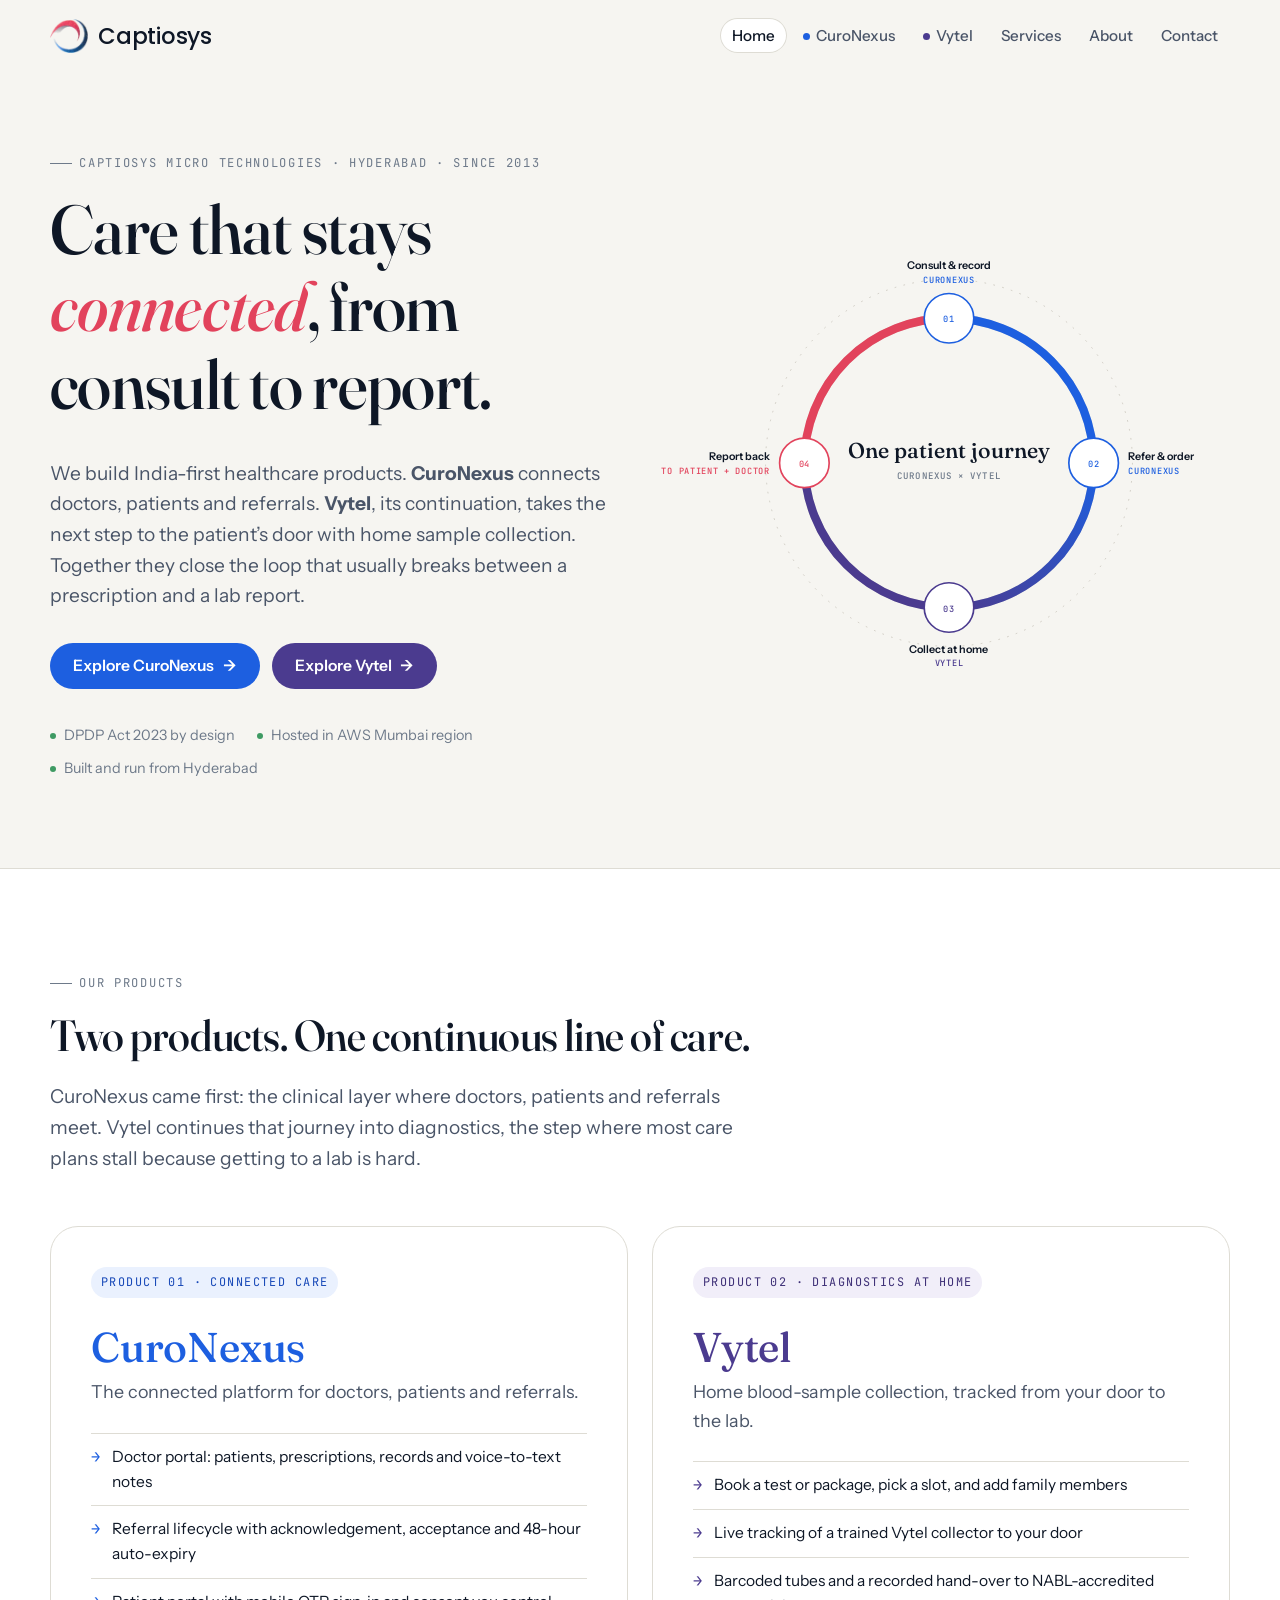
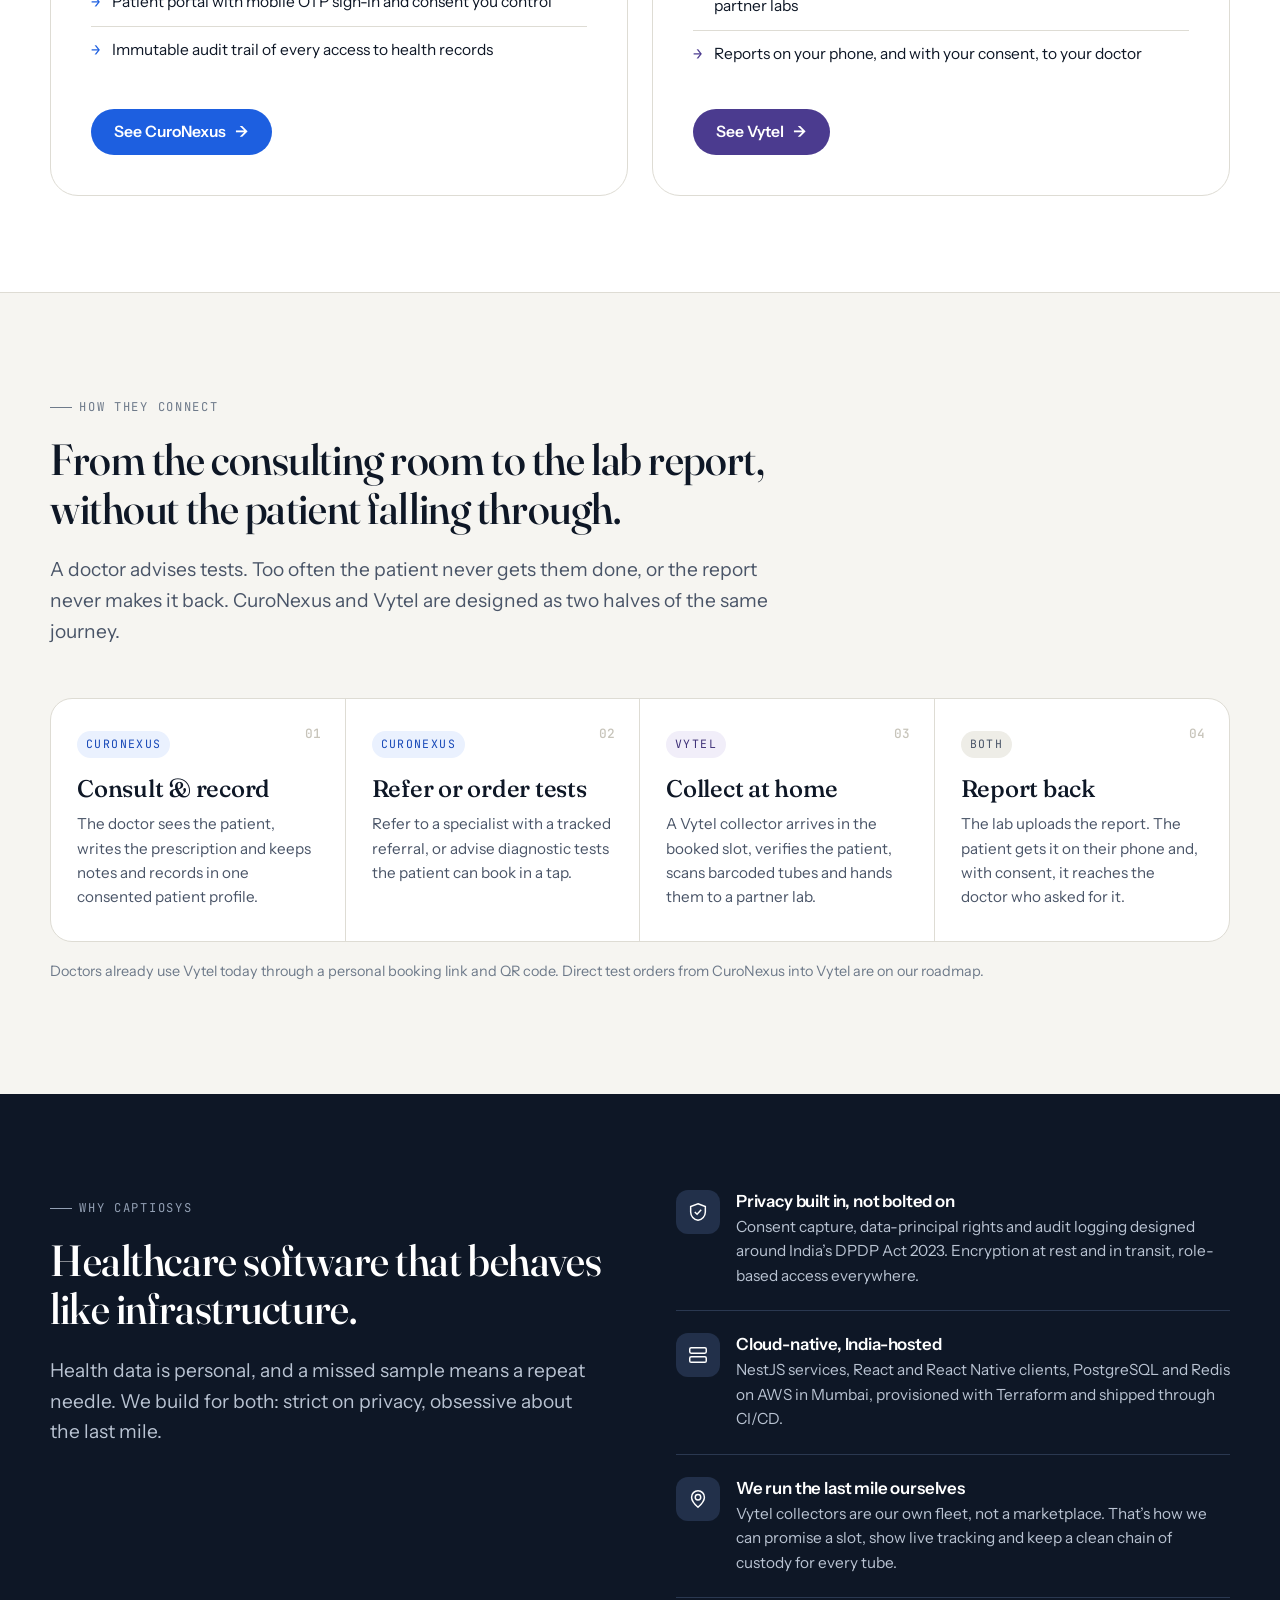
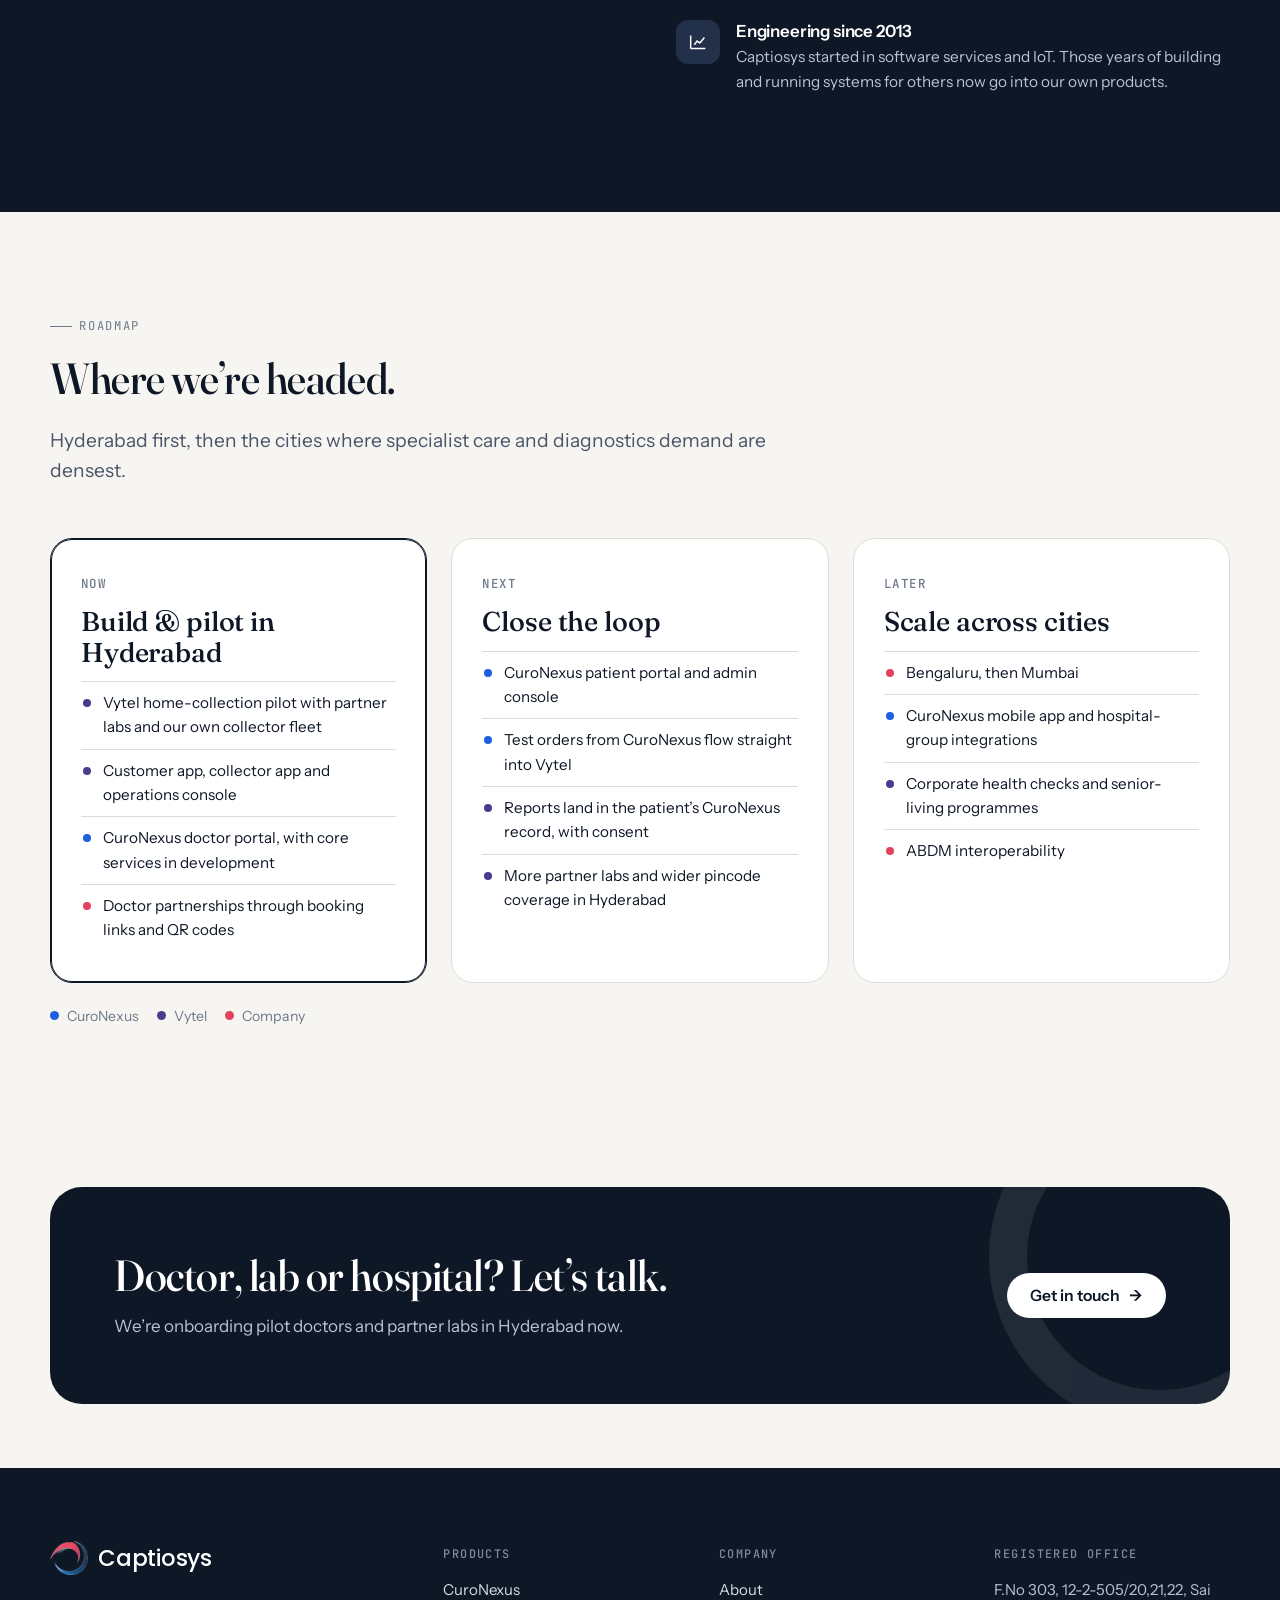
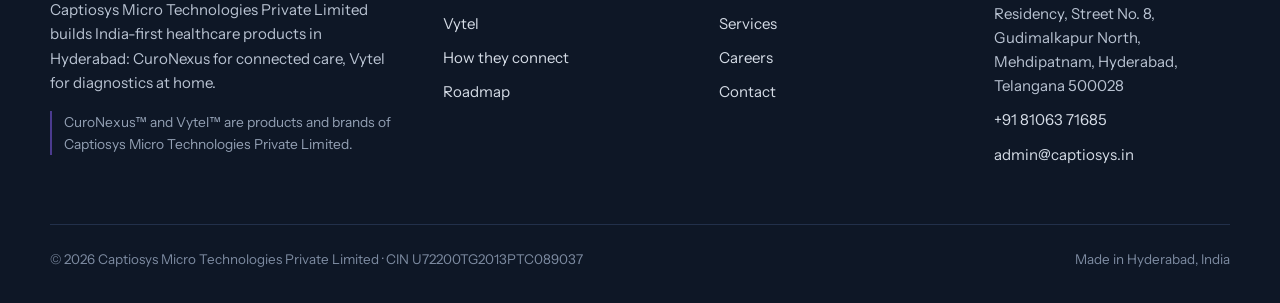
==== commit a2cfd525: "updated admin eamil to .in domain" ====
--- a/index.html
+++ b/index.html
@@ -295,7 +295,7 @@
         <ul>
           <li>F.No 303, 12-2-505/20,21,22, Sai Residency, Street No. 8, Gudimalkapur North, Mehdipatnam, Hyderabad, Telangana 500028</li>
           <li><a href="tel:+918106371685">+91 81063 71685</a></li>
-          <li><a href="mailto:admin@captiosys.com">admin@captiosys.com</a></li>
+          <li><a href="mailto:admin@captiosys.in">admin@captiosys.in</a></li>
         </ul>
       </div>
     </div>
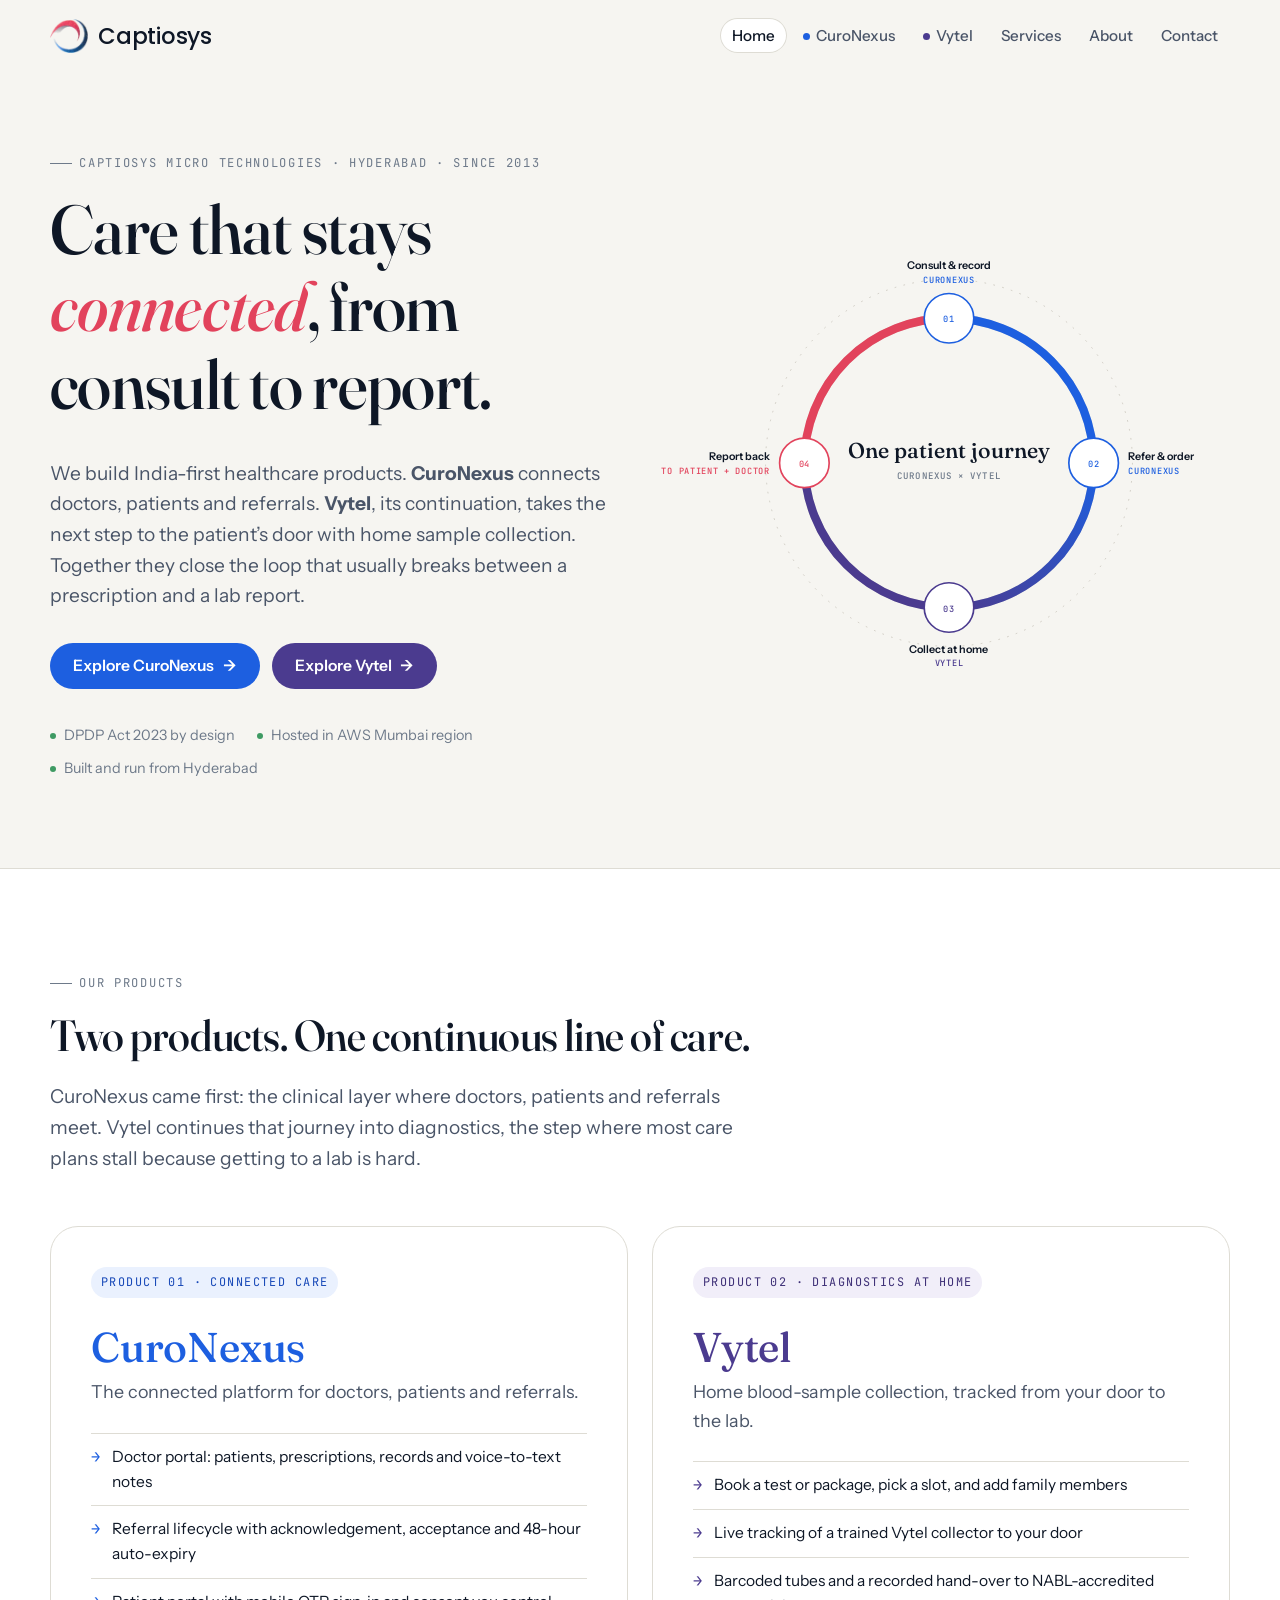
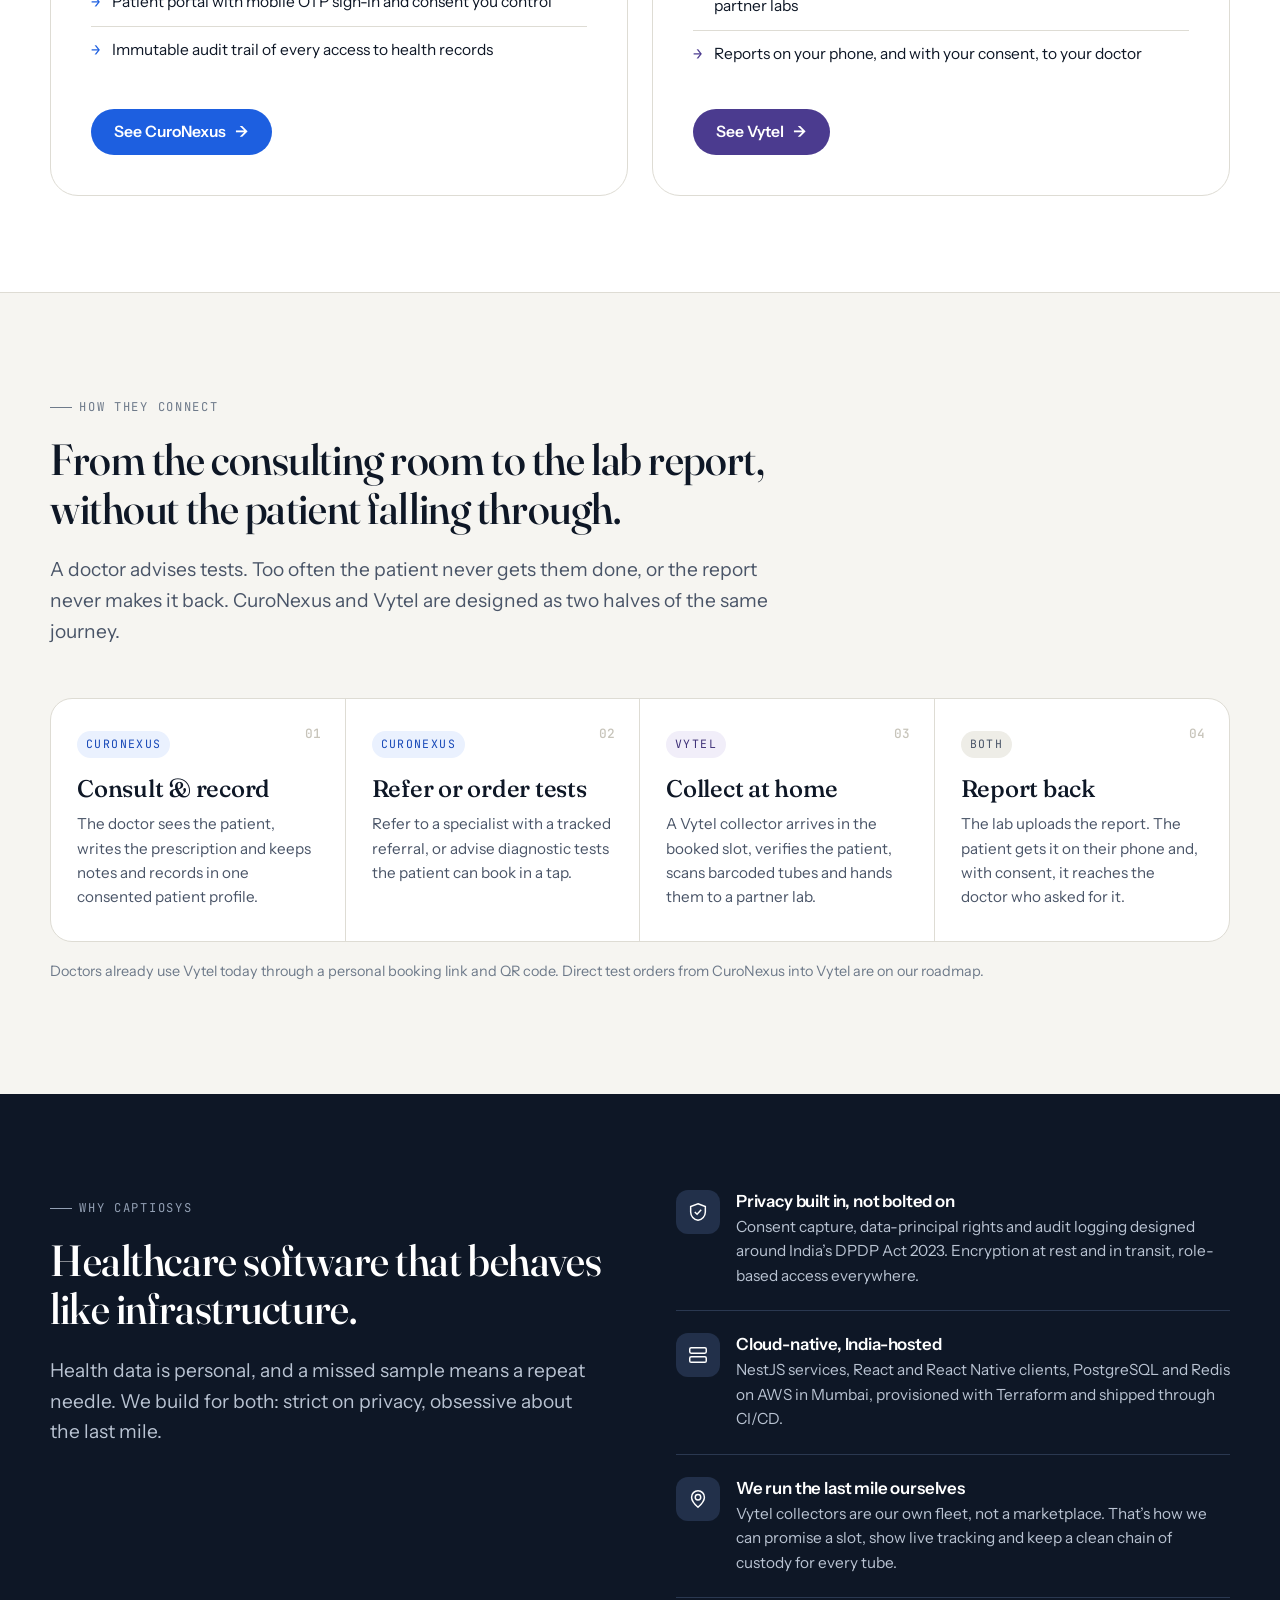
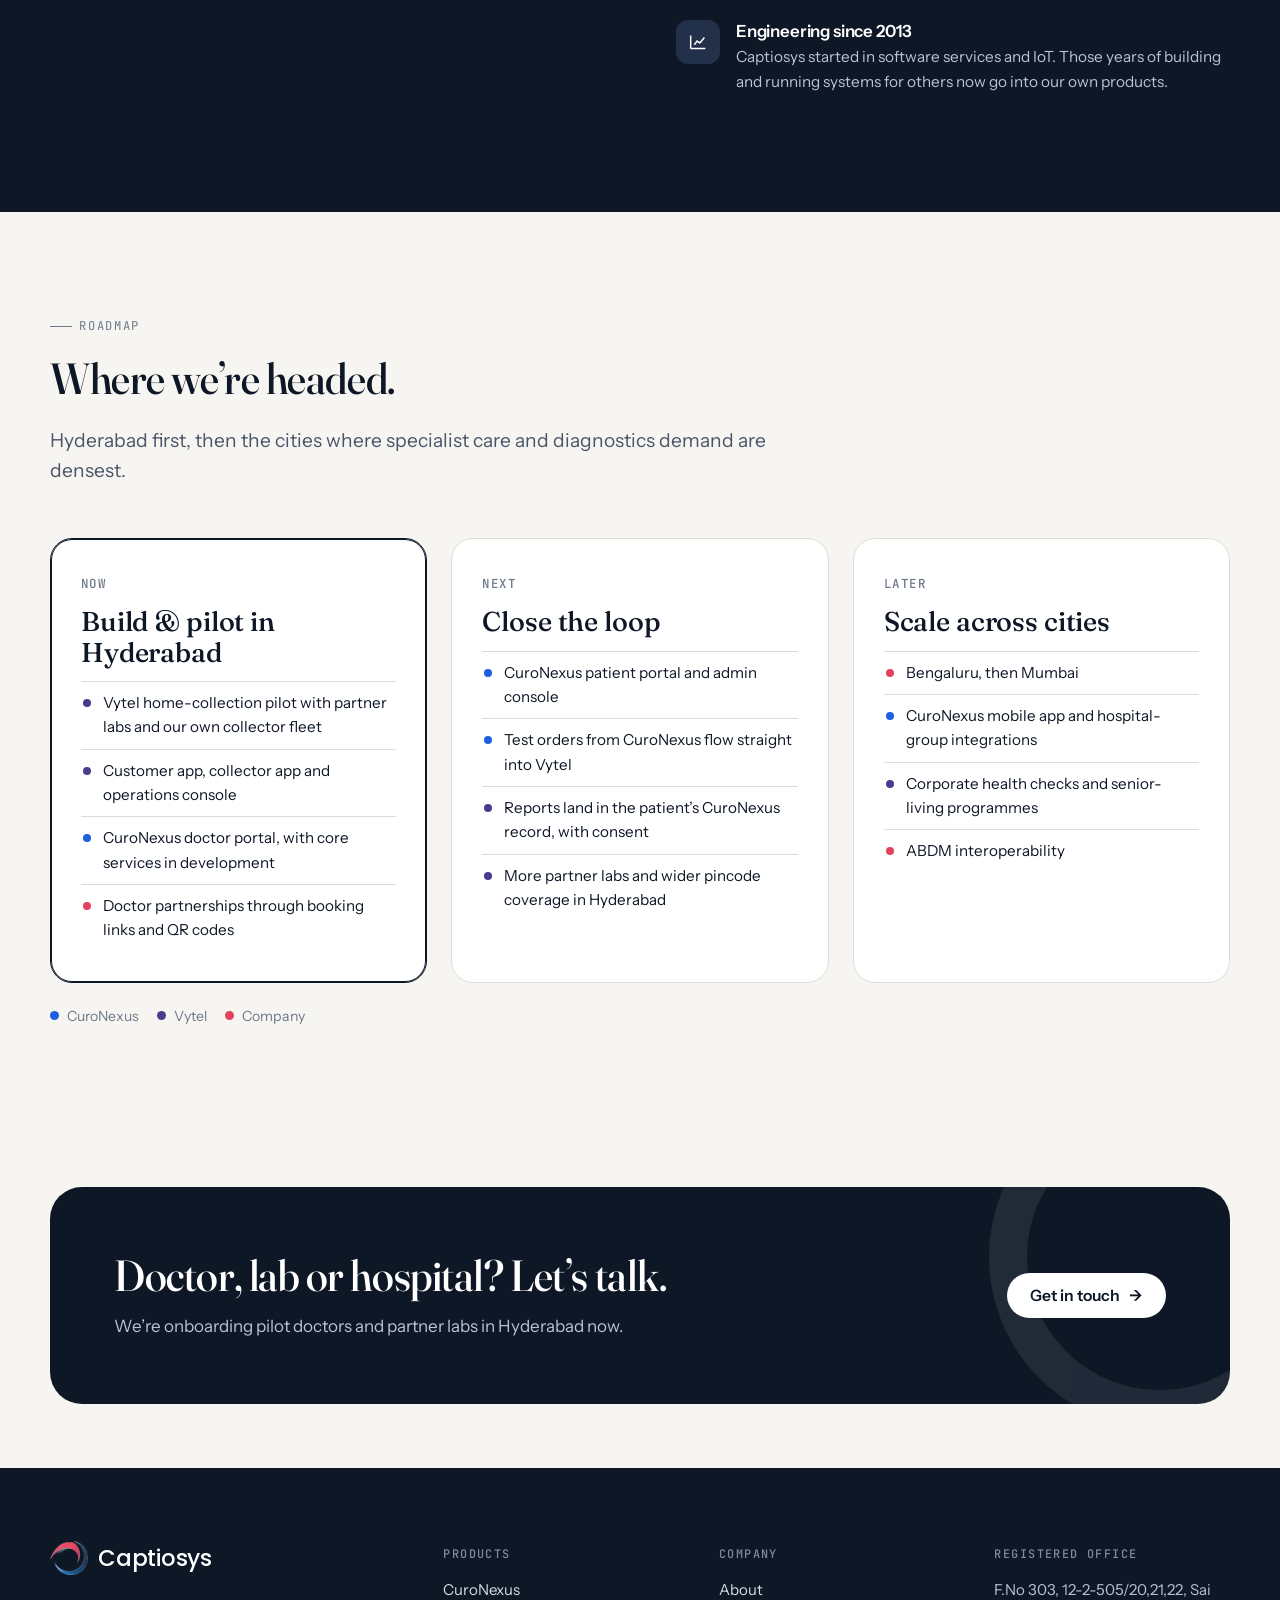
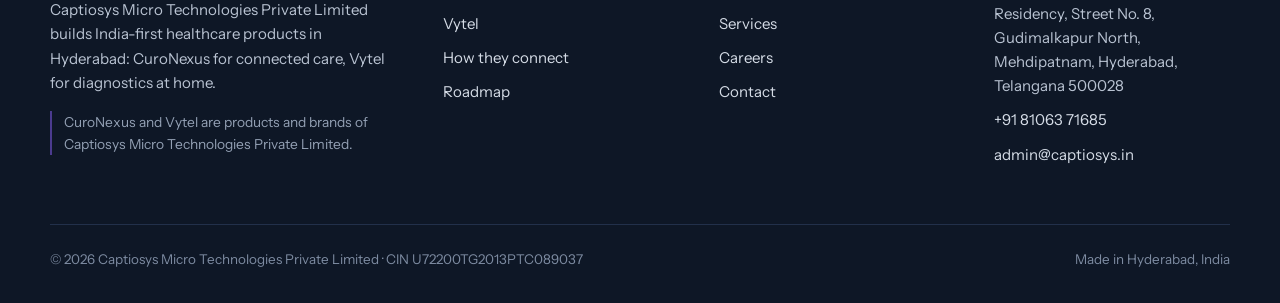
==== commit 5d315c6b: "Removed TM currently" ====
--- a/index.html
+++ b/index.html
@@ -270,7 +270,7 @@
       <div class="footer-brand">
         <a class="logo" href="index.html"><img src="assets/captiosys-icon.png" alt="" class="logo-mark" width="38" height="34">Captiosys</a>
         <p>Captiosys Micro Technologies Private Limited builds India-first healthcare products in Hyderabad: CuroNexus for connected care, Vytel for diagnostics at home.</p>
-        <p class="brand-note">CuroNexus&trade; and Vytel&trade; are products and brands of Captiosys Micro Technologies Private Limited.</p>
+        <p class="brand-note">CuroNexus and Vytel are products and brands of Captiosys Micro Technologies Private Limited.</p>
       </div>
       <div>
         <h5>Products</h5>
